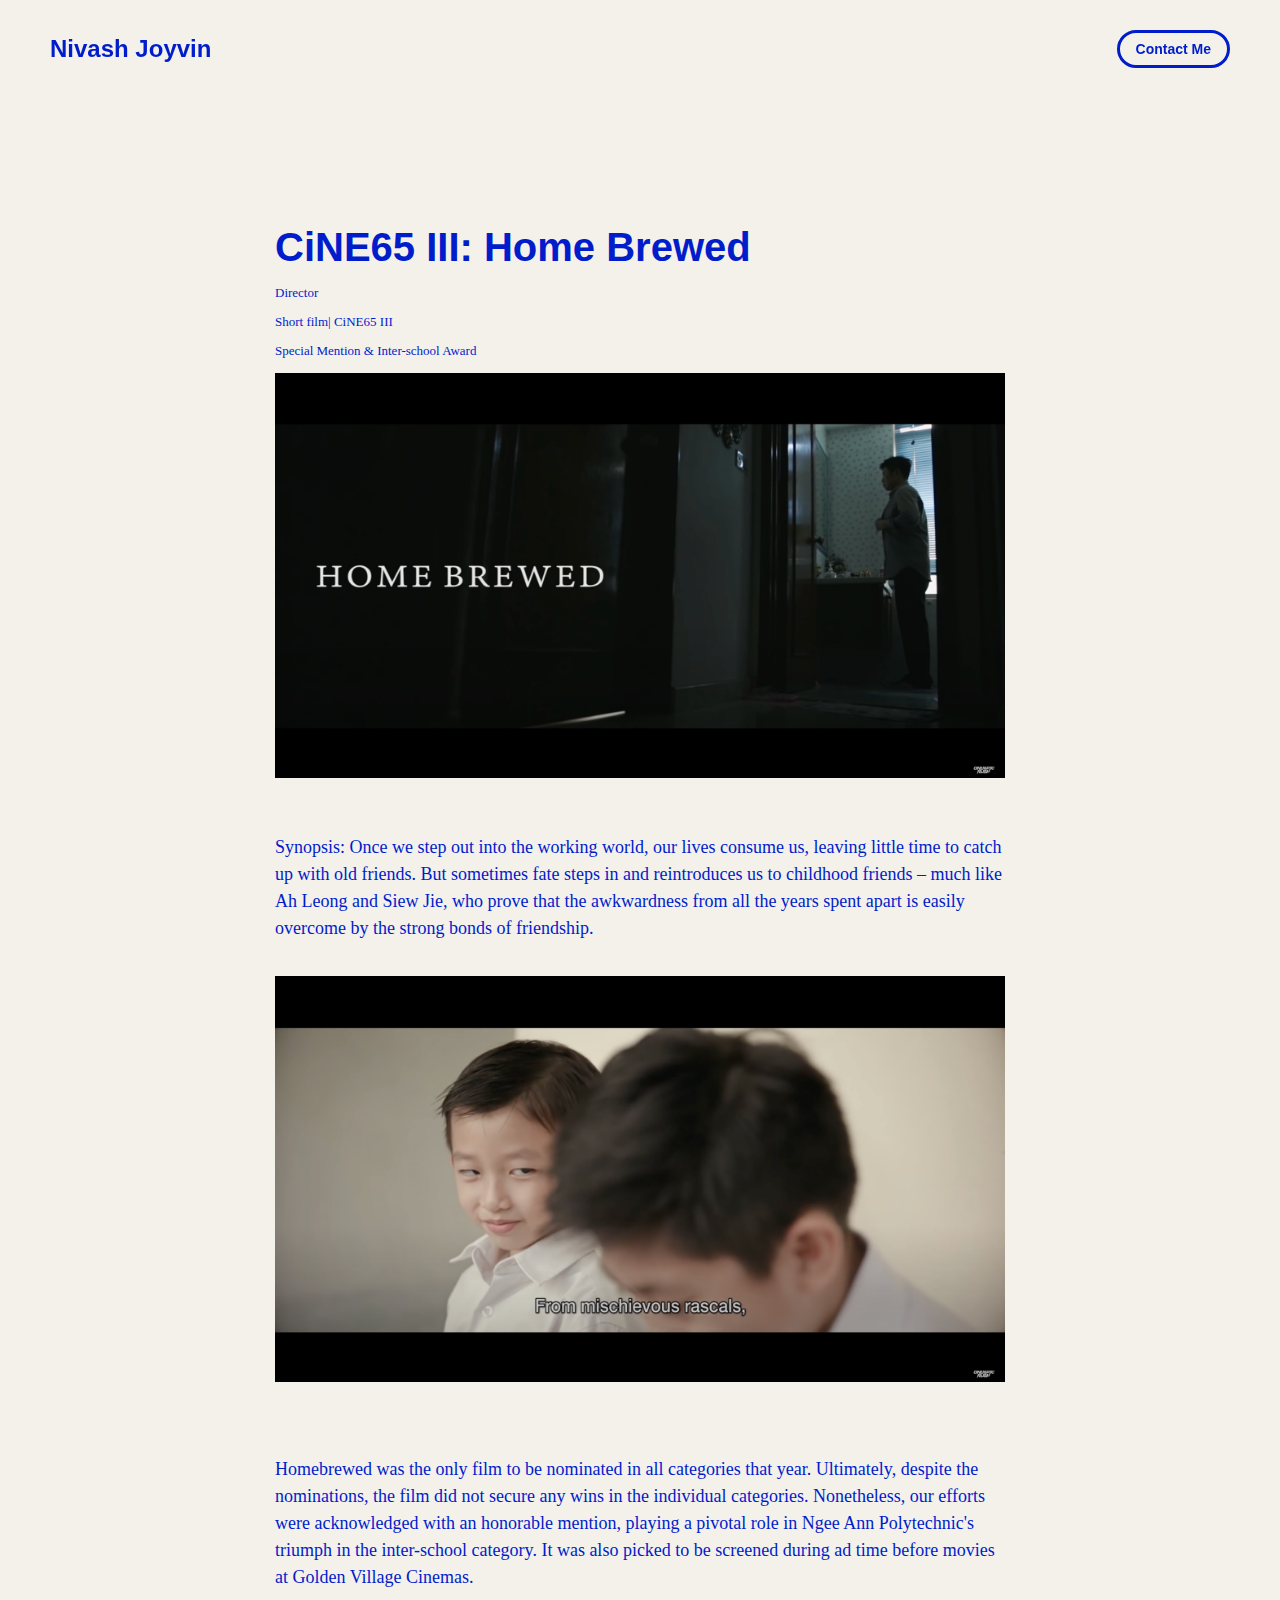
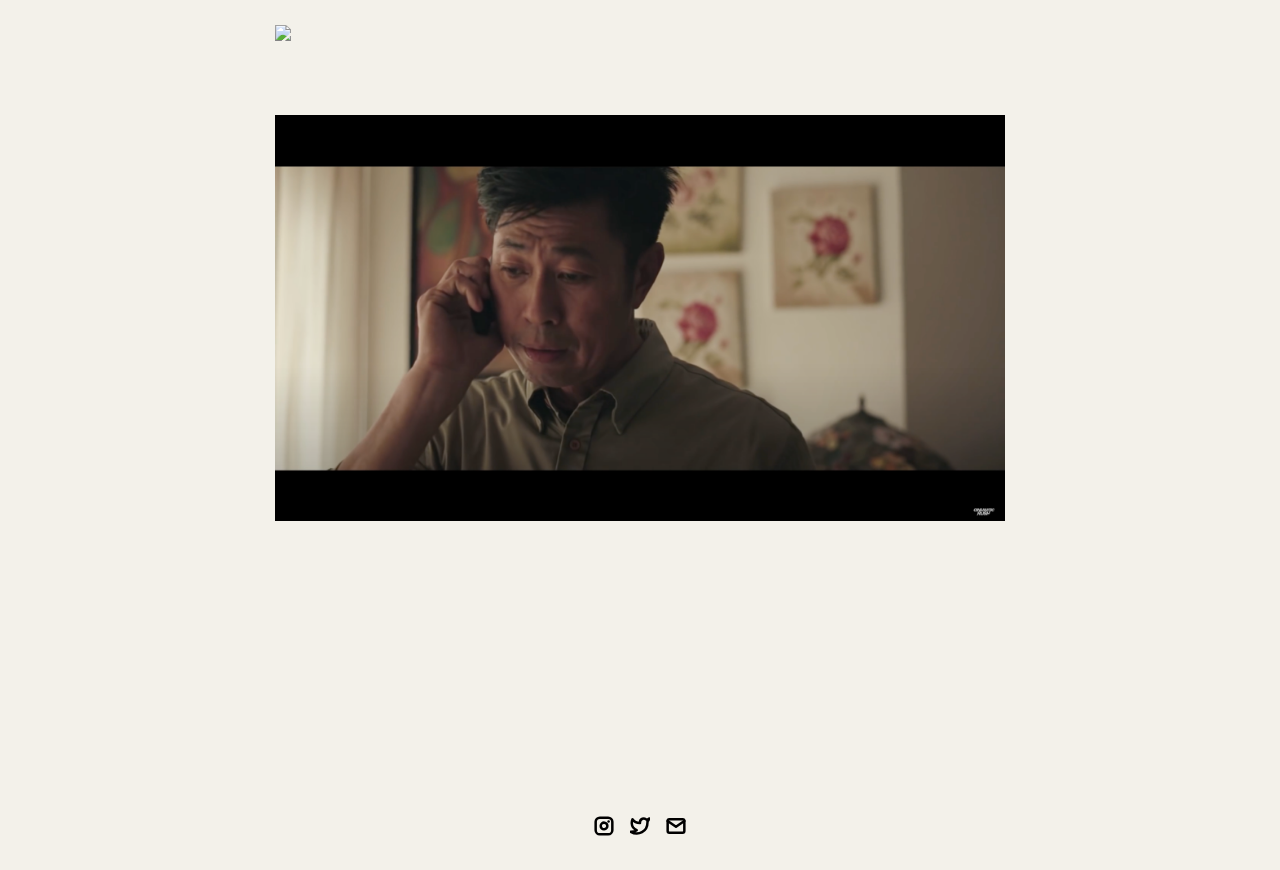
==== project-pages/cine3.html @ a357d049 "initialcommit" ====
<!-- 
  IMPORTANT! 
  
  Keep this file unchanged to use as a template for all future project pages. 

  For every new project you add to your portfolio, make a copy of this file in the
  'project-pages' folder with a name related to the project.
-->


<!DOCTYPE html>
<html lang="en">
	<head>
		<meta charset="utf-8">
    <!-- 
      TODO

      Upload your Unemployable (or whatever photo you like) to the assets/images folder
      and change the name of the image below to match the uploaded one

      Change the title in the <title> tag to whatever you would like the title of your portfolio to be

      This should be the same across all pages.
     -->
     <link rel="icon" href="../assets/images/1311.png" />
     <title>Unemployables Portfolio</title>
    <meta name="description" content="A portfolio template for the Unemployables community.">
    <meta name="viewport" content="width=device-width, initial-scale=1" />

		<link rel="stylesheet" href="../css/layout.css">
    <link rel="stylesheet" href="../css/typography.css">
    <link rel="stylesheet" href="../css/utilities.css">

		<script defer src="../js/script.js"></script>
	</head>
	<body>
    <!-- NAVBAR -->
    <div class="navbar">
      <a class="nav-title-link" href="../index.html">
        <!-- 
          TODO - Change the "Portfolio Title" to whatever you want displayed in the top left

          (this should be the same across all pages)
         -->
        <span class="nav-title">Nivash Joyvin</span>
        <!-- 
          TODO - Change the email after 'mailto:' to your email address for contact 
        
          (this should be the same across all pages)
        -->
        <a class="button" href="mailto:whitevans.eth@gmail.com">
          <span class="button-text">Contact Me</span>
        </a>
      </a>
    </div>

    <!-- MAIN PAGE CONTENT -->
    <div id="main-content">

      <!-- PROJECT HEADER -->
      <div id="project-header">
          <!-- 
            TODO

            - Change the 'main-title' text to the name of your project
            - Change the 'body-text' text to a short and sweet description of your project (maybe the same as the one on the project card)
            - Change "desktop.jpeg" to the image filename you uploaded in the assets/images folder.
          -->
        <div class="main-title">CiNE65 III: Home Brewed</div>
        <div class="body-text" style="font-family:SF mono;line-height: 100%; font-size: small;"> Director
        </div>
        <div class="body-text" style="font-family:SF mono;line-height: 100%; font-size: small;"> Short film| CiNE65 III</div>
        <div class="body-text" style="font-family:SF mono;line-height: 100%; font-size: small;"> Special Mention & Inter-school Award</div>
        
        <image class="project-header-image" src="../assets/images/hb1.png"></image>
      <!-- PROJECT DETAILS -->
      <!-- 
        TODOs

        - Change the 'subheader-text' to whatever header you want for project details
        - Add paragraphs using the <div class="body-text"></div> elements in the "project-details-content"
      -->
      <div id="project-details">
       <!-- <div class="subheader-text">Project Details / Background</div> -->
        <div class="project-details-content">
          <div class="body-text"><strong>Synopsis:</strong> Once we step out into the working world, our lives consume us, leaving little time to catch up with old friends. 
            But sometimes fate steps in and reintroduces us to childhood friends – much like Ah Leong and Siew Jie, who prove that the awkwardness from all the years spent apart is easily overcome by the strong bonds of friendship.
          </div>

          <image class="project-header-image" src="../assets/images/hb2.png"></image>
          
    
          <div class="body-text">Homebrewed was the only film to be nominated in all categories that year. Ultimately, despite the nominations, the film did not secure any wins in the individual categories. Nonetheless, our efforts were acknowledged with an honorable mention, playing a pivotal role in Ngee Ann Polytechnic's triumph in the inter-school category. 
            It was also picked to be screened during ad time before movies at Golden Village Cinemas.
          </div>

          <image class="project-header-image" src="../assets/images/hb3.png"></image>
          <image class="project-header-image" src="../assets/images/hb4.png"></image>

          </div>

        </div>
      </div>
    </div>

    <!-- FOOTER -->
    <div id="footer">
      <!-- 
        TODO - Change href to your Instagram account (can also delete entire "a" element if no Instagram) 

        This should be the same across all pages.
      -->
      <a class="icon-link" target="_blank" href="https://twitter.com/whitevans_eth">
        <image src="../assets/icons/instagram.svg" class="footer-icon"/>
      </a>
      <!-- 
        TODO - Change href to your Twitter account (can also delete entire "a" element if no Twitter) 
      
        This should be the same across all pages.
      -->
      <a class="icon-link" target="_blank" href="https://twitter.com/whitevans_eth">
        <image src="../assets/icons/twitter.svg" class="footer-icon"/>
      </a>
      <!-- 
        TODO - Change the email after "mailto" to your contact email 
      
        This should be the same across all pages.
      -->
      <a class="icon-link" href="mailto:whitevans.eth@gmail.com">
        <image src="../assets/icons/mail.svg" class="footer-icon"/>
      </a>
    </div>

	</body>
</html>
---- css/layout.css ----
* {
  box-sizing: border-box;
}

html {
  text-size-adjust: none;
  -webkit-text-size-adjust: none;
  -moz-text-size-adjust: none;
  -ms-text-size-adjust: none;
}

body {
  margin: 0;
  -webkit-font-smoothing: antialiased;
  -moz-osx-font-smoothing: grayscale;
  background-color: rgb(243,241,234);
}




/* Main Page Layout */

#main-content {
  margin: 225px 425px;
  display: flex;
  flex-direction: column;
  gap: 96px;
}




/* Portfolio Header */

#portfolio-header {
  display: flex;
  gap: 20px;
  align-items: center;
}

#portfolio-header-image-container {
  display: flex;
  flex-direction: column;
  gap: 10px;
  flex-basis: 50%;
}

.portfolio-header-image {
  width: 100%;
  height: auto;
}

#portfolio-header-text-container {
  display: flex;
  flex-direction: column;
  gap: 34px;
  flex-basis: 50%;
}




.horizontal-scrolling-items  {
  overflow: hidden;
  z-index: 1;
  margin: 0;
  padding: 0;
}

.horizontal-scrolling-items__item  {
  overflow:hidden;
  height: 100%;
  white-space: nowrap;
  animation: scrollText 10s infinite linear;
  margin: 0;
  font-size: 0;
  display: inline-block;
  font-size: 50px;
  display: inline-block;
  min-width: 100vw;
  margin: 0;
  padding: 0;
  color: rgb(1,29,203);
  font-family: ITC Garamond Std;
}


.horizontal-scrolling-items-imgs  {
  overflow: hidden;
  z-index: 1;
  margin: 0;
  padding: 0;
}

.horizontal-scrolling-items__item-imgs  {
  overflow:hidden;
  height: 100%;
  white-space: nowrap;
  animation: scrollText 10s infinite linear;
  margin: 0;
  font-size: 0;
  display: inline-block;
  font-size: 50px;
  display: inline-block;
  min-width: 100vw;
  margin: 0;
  padding: 0;
  color: rgb(1,29,203);
  font-family: ITC Garamond Std;
}






@keyframes scrollText {
  from {
    transform: translateX(0%);
  }
  to {
    transform: translateX(-50%);
  }
}



/* About Section */

#about-section {
  display: flex;
  flex-direction: column;
  gap: 16px;
}

.about-section-content {
  display: flex;
  flex-direction: column;
  gap: 34px;
}




/* Project Section */

#my-work-section {
  display: flex;
  flex-direction: column;
  gap: 16px;
}

.projects-container {
  display: flex;
  gap: 34px 16px;
  flex-wrap: wrap;
}

    /* Project Cards */

    .project-card {
      max-width: calc((100% - 32px) / 3);
      display: flex;
      flex-direction: column;
      gap: 34px;
    }

    .project-card-text-container {
      flex-direction: column;
      display: flex;
      gap: 16px
    }

    .project-image {
      width: 100%;
      height: 200px;
      object-fit: cover;
      object-position: center;
    }

    a.case-study-list-item {
      text-decoration: none;
    }

    .case-container{
      width: 88vw;
      height: auto;
      border: 1px solid rgb(1,29,203);
      flex-direction:row;
      justify-content: space-between;
      align-self: auto;
      align-items: center;
      padding: 2vw;
      display: flex;
      position: relative;
      max-width: 100%;
      display: inline-block;
      text-decoration: none;
      transition: border-radius .4s cubic-bezier(.645, .045, .355, 1), background-color .4s cubic-bezier(.645, .045, .355, 1);
    }

 

    .case-container:hover {
      background-color: rgb(1,29,203);
      color: white;
      border-radius: 50px;
      text-decoration: none;
    }

  
    .text-span-8 {
      padding-right: 1ch;
      font-family: xanh mono;
      font-size: 5vh;
      text-decoration: none;
    }

    .title-large{
      font-size: 3.15vh;
      text-decoration: none;
      font-family: neue-haas-grotesk-display, sans-serif;
      font-weight: bolder;
    }

    .discipline-tags {
      grid-column-gap: .6em;
      grid-row-gap: .8em;
      flex-wrap: wrap;
      display: flex;
    }

    .tag {
      text-align: center;
      letter-spacing: .1em;
      text-transform: capitalize;
      border-style: solid;
      border-width: 1px;
      border-radius: 20px;
      padding: .5em .6em;
      font-family: Xanh Mono;
      font-size: 14px;
      font-style: italic;
      font-weight: 400;
      line-height: 1.25em;
    }
  





/* Project Pages */

#project-header {
  display: flex;
  flex-direction: column;
  gap: 16px;
}

.project-header-image {
  width: 100%;
  height: auto;
  padding-bottom: 40px;
}

#project-details {
  display: flex;
  flex-direction: column;
  gap: 16px;
}

.project-details-content {
  display: flex;
  flex-direction: column;
  gap: 34px;
}


/*New photo gallery*/

.photo-container{
  display: flex;
  flex-direction: column;
  justify-content: center;
  align-items: center;
}

.photo-container .box{
  display: flex;
  flex-direction: row;
  justify-content: space-between;
  margin-left:10%;
  margin-right: 10%;
  padding-top:none;
}

.photo-container .box .dream{
  display: flex;
  flex-direction: column;
  width: 32.5%;
}

.photo-container .box .dream img{
  width:100%;
  padding-bottom: 15px;
  
}


    /* Project Gallery */

    #project-gallery {
      display: flex;
      flex-direction: column;
      gap: 16px;
    }

    .project-gallery-content {
      display: flex;
      flex-wrap: wrap;
      gap: 34px 16px;
    }

    .gallery-image-container {
      width: 100%;
      display: flex;
      flex-direction: column;
      gap: 10px;
    }

    .gallery-image-container.half-width {
      width: calc((100% - 16px) / 2);
    }

    .gallery-image {
      width: 100%;
      height: auto;
    }


/* Extra Extra large devices (large laptops and desktops, 1200px and below) */
@media only screen and (max-width: 1600px) {
  #main-content {
    margin: 225px 275px;
  }
}

/* Extra large devices (large laptops and desktops, 1200px and below) */
@media only screen and (max-width: 1200px) {
  #main-content {
    margin: 225px 175px;
  }
}

/* Large devices (laptops/desktops, 1000px and below) */
@media only screen and (max-width: 1000px) {
  #main-content {
    margin: 225px 75px;
  }
}

/* Small devices (portrait tablets and large phones, 800px and below) */
@media only screen and (max-width: 800px) {
  #main-content {
    margin: 150px 50px;
  }

  #portfolio-header {
    flex-direction: column;
  }

  .project-card {
    max-width: calc((100% - 16px) / 2);
  }
}

/* Small devices (portrait tablets and large phones, 600px and below) */
@media only screen and (max-width: 600px) {
  #main-content {
    margin: 125px 20px;
  }

  .project-card {
    max-width: 100%;
  }
}
---- css/typography.css ----
body {
  font-family: "Helvetica Nueue", Helvetica, Arial, sans-serif;
}

.nav-title {
  font-weight: 700;
  font-size: 24px;
  color: rgb(1,29,203);
}

.button-text {
  font-size: 14px;
  font-weight: 700;
  color: rgb(1,29,203);
}

.image-caption {
  font-size: 14px;
  font-weight: 500;
}

.main-title {
  font-size: 40px;
  font-weight: 700;
  color: rgb(1,29,203);
}

.subheader-text {
  font-size: 20px;
  font-weight: 700;
  color: rgb(1,29,203);
}

.body-text {
  font-size: 18px;
  font-weight: 300;
  line-height: 150%;
  color: rgb(1,29,203);
  font-family: "neue haas grotesk display pro";
}

.body-code {
  font-size: 16px;
  font-weight: 500;
  background-color: rgb(234, 234, 234);
  padding: 50px;
}

.project-card-text {
  overflow: hidden;
  text-overflow: ellipsis;
  display: -webkit-box;
  -webkit-line-clamp: 4;
  -webkit-box-orient: vertical;
}

.project-title {
  overflow: hidden;
  text-overflow: ellipsis;
  display: -webkit-box;
  -webkit-line-clamp: 1;
  -webkit-box-orient: vertical;
  color: rgb(1,29,203);
}
---- css/utilities.css ----
body, html {
  padding: 0;
  margin: 0;
  }
  
  

/* Icons */

.right-arrow-icon {
  width: 16px;
  height: 16px;
  margin-top: 1px;
}

.footer-icon {
  width: 20px;
  height: 20px;
}

a.icon-link {
  transition: transform 200ms ease-in-out;
}

a.icon-link:hover {
  cursor: pointer;
  stroke-width: 5;
  margin: 0;
  transform: rotate(15deg);
}


/* Navbar Styling */

.navbar {
  width: 100%;
  padding: 30px 50px;
  display: flex;
  justify-content: space-between;
  align-items: center;
  position: fixed;
  top: 0;
  left: 0;
}

.nav-title-link {
  color: black;
  text-decoration: none;
}

.nav-title-link:hover {
  text-decoration: underline;
}

/* Small devices (portrait tablets and large phones, 800px and below) */
@media only screen and (max-width: 800px) {
  .navbar {
    padding: 20px 20px;
    background-color: white
  }
}


/* Button Styling */

a.button {
  padding: 8px 16px;
  border: 3px solid rgb(1,29,203);
  border-radius: 50px;
  color: rgb(1,29,203);
  text-decoration: none;
  width: fit-content;
  display: flex;
  gap: 5px;
  align-items: center;
}

a.button:hover {
  text-decoration: underline;
  text-decoration-thickness: 2px;
  cursor: pointer;
}

/* Lightbox Styling */
a.lightbox img {
  height: 150px;
  border: 3px solid white;
  box-shadow: 0px 0px 8px rgba(0,0,0,.3);
  margin: 94px 20px 20px 20px;
  }
  
  /* Styles the lightbox, removes it from sight and adds the fade-in transition */
  
  .lightbox-target {
  position: fixed;
  top: -100%;
  width: 100%;
  background: rgba(0,0,0,.7);
  width: 100%;
  opacity: 0;
  -webkit-transition: opacity .5s ease-in-out;
  -moz-transition: opacity .5s ease-in-out;
  -o-transition: opacity .5s ease-in-out;
  transition: opacity .5s ease-in-out;
  overflow: hidden;
   
  }
  
  /* Styles the lightbox image, centers it vertically and horizontally, adds the zoom-in transition and makes it responsive using a combination of margin and absolute positioning */
  
  .lightbox-target img {
  margin: auto;
  position: absolute;
  top: 0;
  left:0;
  right:0;
  bottom: 0;
  max-height: 0%;
  max-width: 0%;
  border: 3px solid white;
  box-shadow: 0px 0px 8px rgba(0,0,0,.3);
  box-sizing: border-box;
  -webkit-transition: .5s ease-in-out;
  -moz-transition: .5s ease-in-out;
  -o-transition: .5s ease-in-out;
  transition: .5s ease-in-out;
    
  }
  
  /* Styles the close link, adds the slide down transition */
  
  a.lightbox-close {
  display: block;
  width:50px;
  height:50px;
  box-sizing: border-box;
  background: white;
  color: black;
  text-decoration: none;
  position: absolute;
  top: -80px;
  right: 0;
  -webkit-transition: .5s ease-in-out;
  -moz-transition: .5s ease-in-out;
  -o-transition: .5s ease-in-out;
  transition: .5s ease-in-out;
  }
  
  /* Provides part of the "X" to eliminate an image from the close link */
  
  a.lightbox-close:before {
  content: "";
  display: block;
  height: 30px;
  width: 1px;
  background: black;
  position: absolute;
  left: 26px;
  top:10px;
  -webkit-transform:rotate(45deg);
  -moz-transform:rotate(45deg);
  -o-transform:rotate(45deg);
  transform:rotate(45deg);
  }
  
  /* Provides part of the "X" to eliminate an image from the close link */
  
  a.lightbox-close:after {
  content: "";
  display: block;
  height: 30px;
  width: 1px;
  background: black;
  position: absolute;
  left: 26px;
  top:10px;
  -webkit-transform:rotate(-45deg);
  -moz-transform:rotate(-45deg);
  -o-transform:rotate(-45deg);
  transform:rotate(-45deg);
  }
  
  /* Uses the :target pseudo-class to perform the animations upon clicking the .lightbox-target anchor */
  
  .lightbox-target:target {
  opacity: 1;
  top: 0;
  bottom: 0;
    overflow:scroll;
  }
  
  .lightbox-target:target img {
  max-height: 100%;
  max-width: 100%;
  }
  
  .lightbox-target:target a.lightbox-close {
  top: 0;
  }
  
  

/* Footer Styling */

#footer {
  width: 100%;
  display: flex;
  padding: 30px 50px;
  justify-content: center;
  align-items: center;
  gap: 16px;
}

/* Link Styling */
a.no-underline {
  text-decoration: none;
  color: black
}

a.no-underline:hover {
  text-decoration: underline;
  cursor: pointer;
}

/* Small devices (portrait tablets and large phones, 800px and below) */
@media only screen and (max-width: 800px) {
  #footer {
    padding: 20px 20px;
  }
}
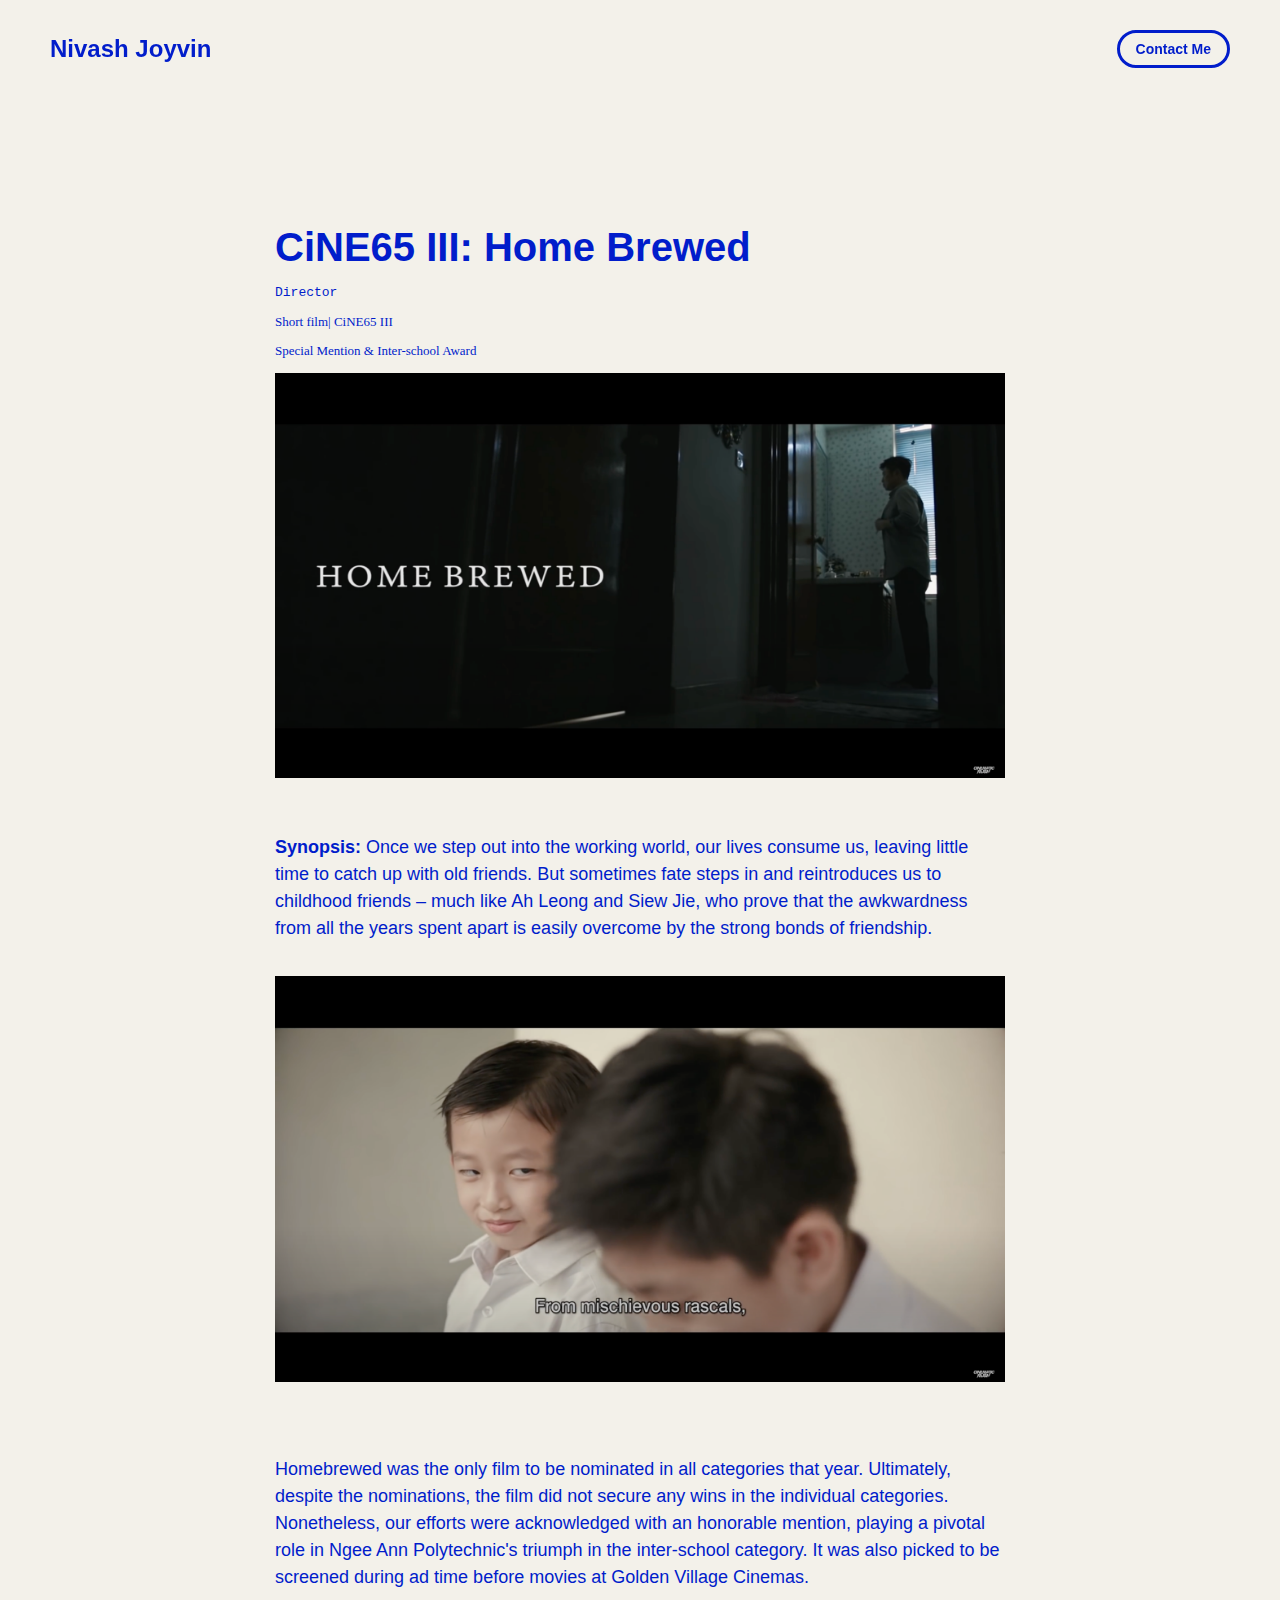
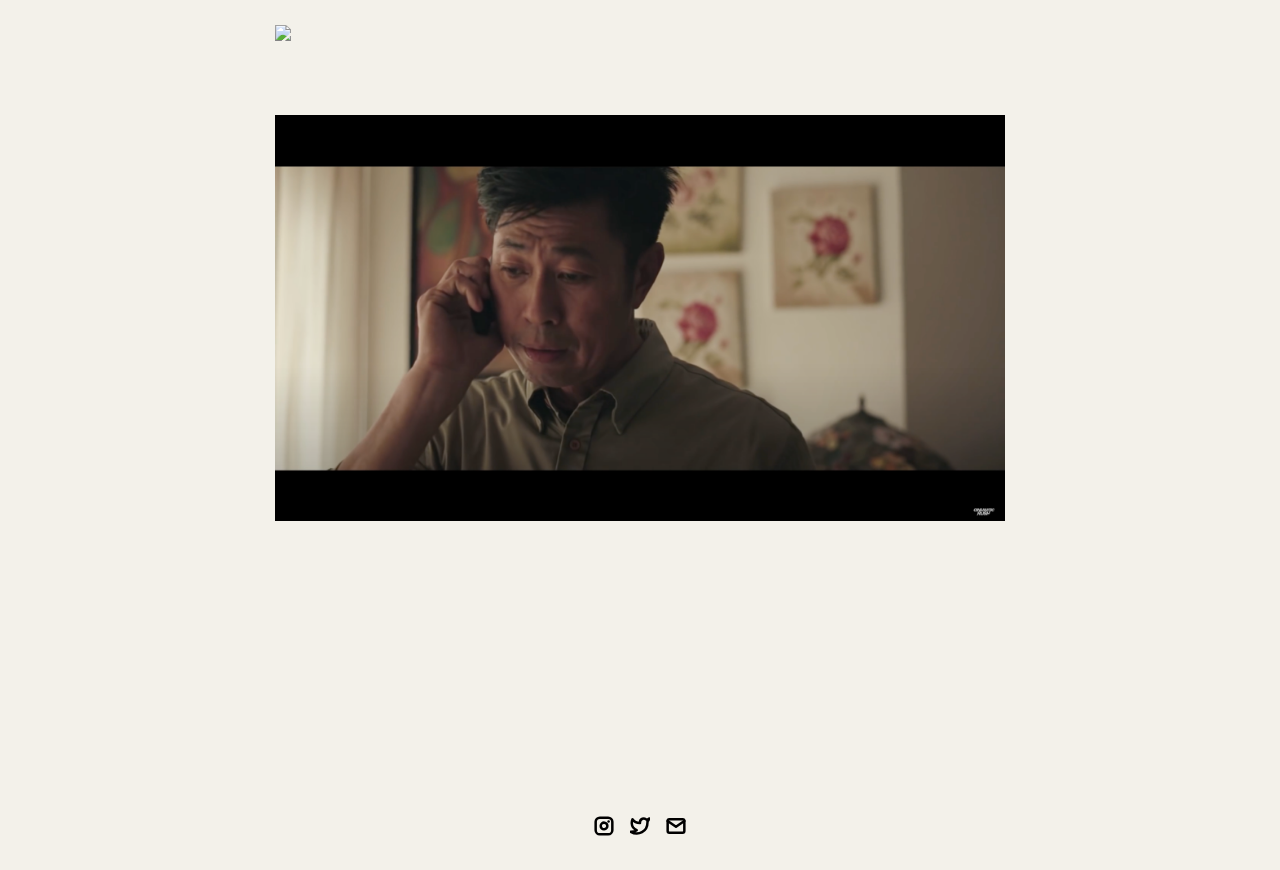
==== commit e9b3175f: "monospace_icons_titles" ====
--- a/project-pages/cine3.html
+++ b/project-pages/cine3.html
@@ -24,8 +24,8 @@
 
       This should be the same across all pages.
      -->
-     <link rel="icon" href="../assets/images/1311.png" />
-     <title>Unemployables Portfolio</title>
+     <link rel="icon" href="../assets/images/meart.png" />
+		<title>nivash joyvin</title>
     <meta name="description" content="A portfolio template for the Unemployables community.">
     <meta name="viewport" content="width=device-width, initial-scale=1" />
 
@@ -69,7 +69,7 @@
             - Change "desktop.jpeg" to the image filename you uploaded in the assets/images folder.
           -->
         <div class="main-title">CiNE65 III: Home Brewed</div>
-        <div class="body-text" style="font-family:SF mono;line-height: 100%; font-size: small;"> Director
+        <div class="body-text" style="font-family:SF mono, monospace;line-height: 100%; font-size: small;"> Director
         </div>
         <div class="body-text" style="font-family:SF mono;line-height: 100%; font-size: small;"> Short film| CiNE65 III</div>
         <div class="body-text" style="font-family:SF mono;line-height: 100%; font-size: small;"> Special Mention & Inter-school Award</div>
--- a/css/layout.css
+++ b/css/layout.css
@@ -82,7 +82,8 @@
   margin: 0;
   padding: 0;
   color: rgb(1,29,203);
-  font-family: ITC Garamond Std;
+  font-family: 'Xanh Mono', monospace;
+  font-style: italic;
 }
 
 
@@ -212,7 +213,7 @@
   
     .text-span-8 {
       padding-right: 1ch;
-      font-family: xanh mono;
+      font-family: 'Xanh Mono', monospace;
       font-size: 5vh;
       text-decoration: none;
     }
@@ -220,8 +221,8 @@
     .title-large{
       font-size: 3.15vh;
       text-decoration: none;
-      font-family: neue-haas-grotesk-display, sans-serif;
-      font-weight: bolder;
+      font-family: 'Neue Haas Grotesk Display Pro', sans-serif;
+      font-weight: 600;
     }
 
     .discipline-tags {
@@ -239,7 +240,7 @@
       border-width: 1px;
       border-radius: 20px;
       padding: .5em .6em;
-      font-family: Xanh Mono;
+      font-family: 'Xanh Mono', monospace;
       font-size: 14px;
       font-style: italic;
       font-weight: 400;
@@ -339,6 +340,18 @@
       height: auto;
     }
 
+    /*sidescroll gallery*/
+
+    div.scroll-container {
+      background-color: #333;
+      overflow: auto;
+      white-space: nowrap;
+      padding: 10px;
+    }
+    
+    div.scroll-container img {
+      padding: 10px;
+    }    
 
 /* Extra Extra large devices (large laptops and desktops, 1200px and below) */
 @media only screen and (max-width: 1600px) {
--- a/css/typography.css
+++ b/css/typography.css
@@ -1,5 +1,10 @@
+@import url('//fonts.googleapis.com/css2?family=Inter:wght@300;800&family=Xanh+Mono&display=swap');
+@import url('//fonts.googleapis.com/css2?family=Inter:wght@300;800&family=Xanh+Mono:ital@0;1&display=swap');
+@import url('//fonts.cdnfonts.com/css/neue-haas-grotesk-display-pro');
+
+
 body {
-  font-family: "Helvetica Nueue", Helvetica, Arial, sans-serif;
+  font-family: 'Neue Haas Grotesk Display Pro', sans-serif;
 }
 
 .nav-title {
@@ -33,10 +38,10 @@
 
 .body-text {
   font-size: 18px;
-  font-weight: 300;
+  font-weight: 350;
   line-height: 150%;
   color: rgb(1,29,203);
-  font-family: "neue haas grotesk display pro";
+  font-family:'Neue Haas Grotesk Display Pro', sans-serif;
 }
 
 .body-code {
--- a/css/utilities.css
+++ b/css/utilities.css
@@ -57,7 +57,7 @@
 @media only screen and (max-width: 800px) {
   .navbar {
     padding: 20px 20px;
-    background-color: white
+    background-color: rgb(243,241,234);
   }
 }
 
@@ -223,6 +223,11 @@
   cursor: pointer;
 }
 
+a:visited { 
+  text-decoration: none; 
+  color:  rgb(1,29,203);
+ }
+
 /* Small devices (portrait tablets and large phones, 800px and below) */
 @media only screen and (max-width: 800px) {
   #footer {
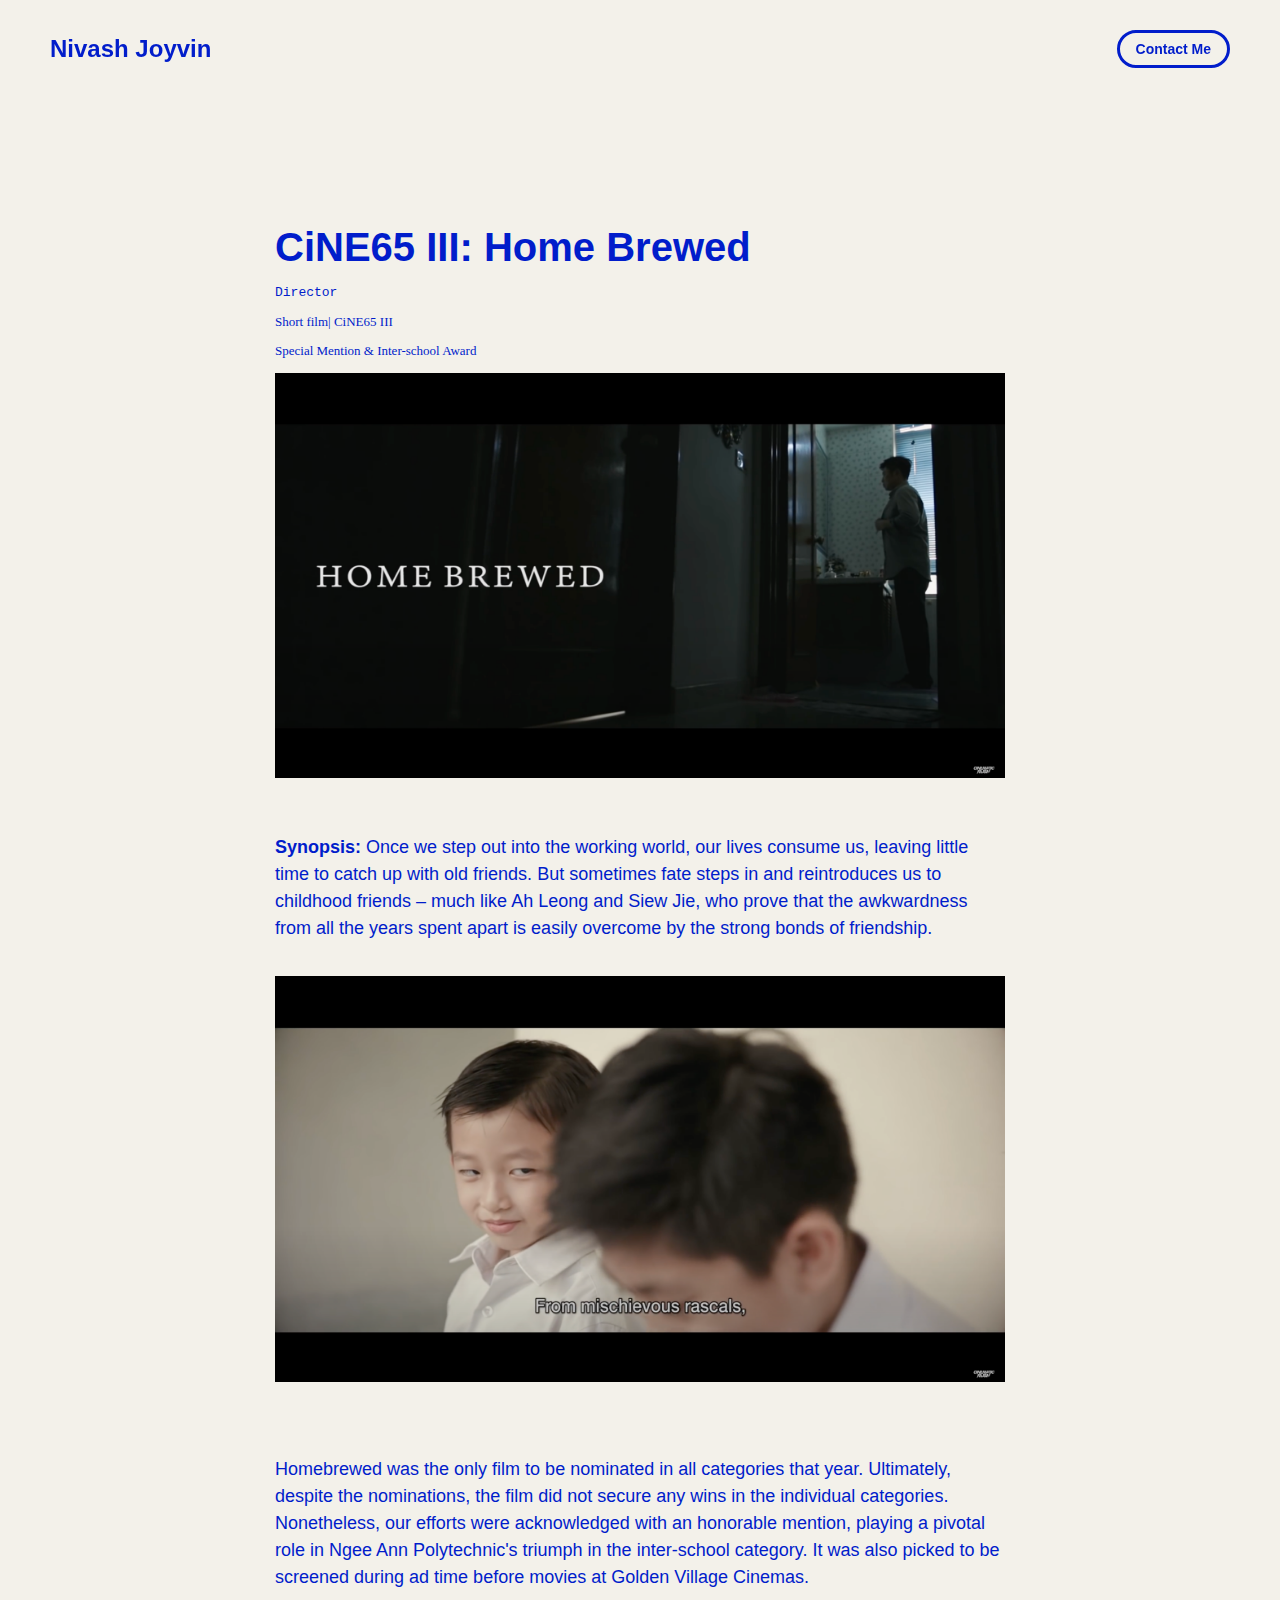
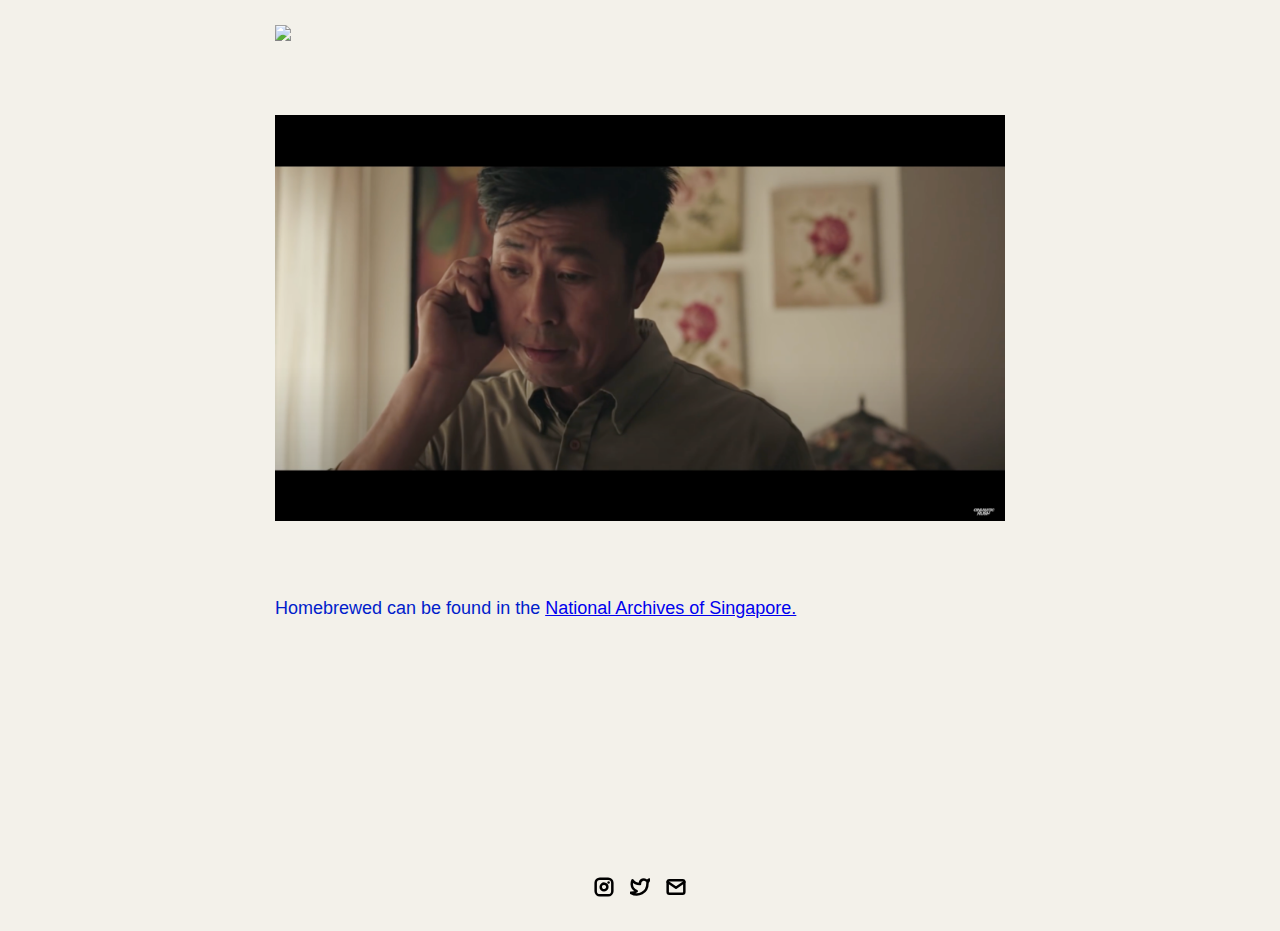
==== commit f5433fc1: "cine3_updates" ====
--- a/project-pages/cine3.html
+++ b/project-pages/cine3.html
@@ -99,6 +99,10 @@
           <image class="project-header-image" src="../assets/images/hb3.png"></image>
           <image class="project-header-image" src="../assets/images/hb4.png"></image>
 
+          <div class="body-text">Homebrewed can be found in the <a href="https://www.nas.gov.sg/archivesonline/audiovisual_records/record-details/e64bf361-cac1-11e8-ab1b-001a4a5ba61b"> National Archives of Singapore.</a>
+          </div>
+
+
           </div>
 
         </div>
@@ -112,7 +116,7 @@
 
         This should be the same across all pages.
       -->
-      <a class="icon-link" target="_blank" href="https://twitter.com/whitevans_eth">
+      <a class="icon-link" target="_blank" href="#">
         <image src="../assets/icons/instagram.svg" class="footer-icon"/>
       </a>
       <!-- 
@@ -120,7 +124,7 @@
       
         This should be the same across all pages.
       -->
-      <a class="icon-link" target="_blank" href="https://twitter.com/whitevans_eth">
+      <a class="icon-link" target="_blank" href="#">
         <image src="../assets/icons/twitter.svg" class="footer-icon"/>
       </a>
       <!-- 
@@ -128,7 +132,7 @@
       
         This should be the same across all pages.
       -->
-      <a class="icon-link" href="mailto:whitevans.eth@gmail.com">
+      <a class="icon-link" href="mailto:nivash.jx@gmail.com">
         <image src="../assets/icons/mail.svg" class="footer-icon"/>
       </a>
     </div>
--- a/css/layout.css
+++ b/css/layout.css
@@ -14,6 +14,8 @@
   -webkit-font-smoothing: antialiased;
   -moz-osx-font-smoothing: grayscale;
   background-color: rgb(243,241,234);
+  display: flex;
+  flex-direction: column;
 }
 
 
